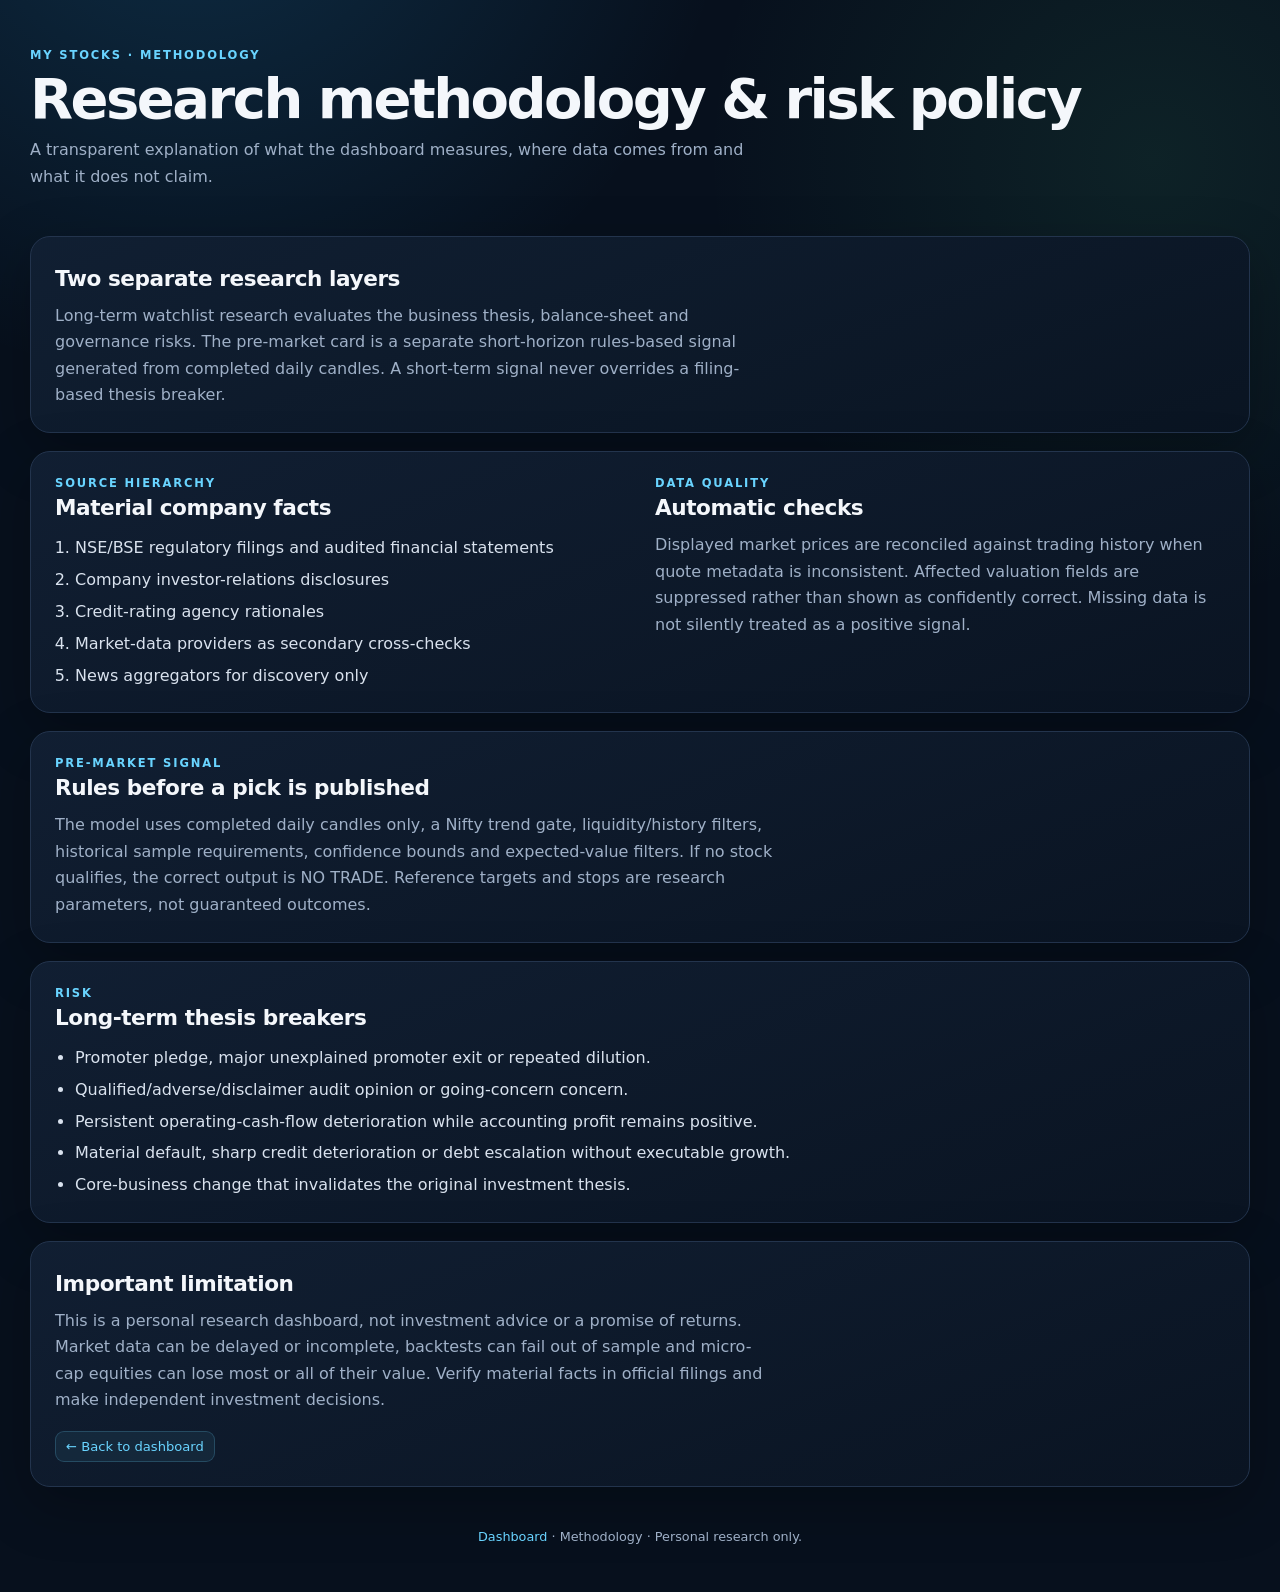
==== methodology.html @ e89132c1 "Add MyStocks research methodology and risk policy" ====
<!doctype html>
<html lang="en-IN">
<head>
  <meta charset="utf-8">
  <meta name="viewport" content="width=device-width,initial-scale=1">
  <meta name="theme-color" content="#0b1220">
  <meta name="robots" content="index,follow,max-image-preview:large,max-snippet:-1,max-video-preview:-1">
  <title>Research Methodology, Sources & Risk Policy | MyStocks India</title>
  <meta name="description" content="How MyStocks India separates filing-first long-term research from the rules-based pre-market signal, including source hierarchy, data-quality checks and risk guardrails.">
  <link rel="canonical" href="https://mystocks-49k.pages.dev/methodology.html">
  <meta property="og:type" content="article">
  <meta property="og:site_name" content="MyStocks India">
  <meta property="og:title" content="Research Methodology, Sources & Risk Policy | MyStocks India">
  <meta property="og:description" content="Source hierarchy, market-data reconciliation, signal rules and risk guardrails used by the MyStocks India dashboard.">
  <meta property="og:url" content="https://mystocks-49k.pages.dev/methodology.html">
  <meta property="og:image" content="https://mystocks-49k.pages.dev/og-image.svg">
  <meta property="og:image:alt" content="MyStocks India research methodology and source hierarchy">
  <meta name="twitter:card" content="summary_large_image">
  <meta name="twitter:image" content="https://mystocks-49k.pages.dev/og-image.svg">
  <script type="application/ld+json">{"@context":"https://schema.org","@type":"Article","headline":"MyStocks India Research Methodology, Sources & Risk Policy","datePublished":"2026-08-31","dateModified":"2026-08-31","mainEntityOfPage":"https://mystocks-49k.pages.dev/methodology.html","image":"https://mystocks-49k.pages.dev/og-image.svg","publisher":{"@type":"Organization","name":"MyStocks India","url":"https://mystocks-49k.pages.dev/"}}</script>
  <link rel="stylesheet" href="styles.css">
</head>
<body>
  <header class="site-header">
    <div><div class="eyebrow">MY STOCKS · METHODOLOGY</div><h1>Research methodology & risk policy</h1><p class="subtitle">A transparent explanation of what the dashboard measures, where data comes from and what it does not claim.</p></div>
  </header>
  <main>
    <section class="panel"><h2>Two separate research layers</h2><p class="system-copy">Long-term watchlist research evaluates the business thesis, balance-sheet and governance risks. The pre-market card is a separate short-horizon rules-based signal generated from completed daily candles. A short-term signal never overrides a filing-based thesis breaker.</p></section>
    <section class="panel two-col"><div><div class="eyebrow">SOURCE HIERARCHY</div><h2>Material company facts</h2><ol class="source-order"><li>NSE/BSE regulatory filings and audited financial statements</li><li>Company investor-relations disclosures</li><li>Credit-rating agency rationales</li><li>Market-data providers as secondary cross-checks</li><li>News aggregators for discovery only</li></ol></div><div><div class="eyebrow">DATA QUALITY</div><h2>Automatic checks</h2><p class="system-copy">Displayed market prices are reconciled against trading history when quote metadata is inconsistent. Affected valuation fields are suppressed rather than shown as confidently correct. Missing data is not silently treated as a positive signal.</p></div></section>
    <section class="panel"><div class="eyebrow">PRE-MARKET SIGNAL</div><h2>Rules before a pick is published</h2><p class="system-copy">The model uses completed daily candles only, a Nifty trend gate, liquidity/history filters, historical sample requirements, confidence bounds and expected-value filters. If no stock qualifies, the correct output is NO TRADE. Reference targets and stops are research parameters, not guaranteed outcomes.</p></section>
    <section class="panel"><div class="eyebrow">RISK</div><h2>Long-term thesis breakers</h2><ul class="guardrails"><li>Promoter pledge, major unexplained promoter exit or repeated dilution.</li><li>Qualified/adverse/disclaimer audit opinion or going-concern concern.</li><li>Persistent operating-cash-flow deterioration while accounting profit remains positive.</li><li>Material default, sharp credit deterioration or debt escalation without executable growth.</li><li>Core-business change that invalidates the original investment thesis.</li></ul></section>
    <section class="panel"><h2>Important limitation</h2><p class="system-copy">This is a personal research dashboard, not investment advice or a promise of returns. Market data can be delayed or incomplete, backtests can fail out of sample and micro-cap equities can lose most or all of their value. Verify material facts in official filings and make independent investment decisions.</p><div class="link-row"><a class="link-chip" href="/">← Back to dashboard</a></div></section>
  </main>
  <footer><a href="/">Dashboard</a> · Methodology · Personal research only.</footer>
</body>
</html>
---- styles.css ----
:root {
  --bg: #07101d;
  --panel: #0d1828;
  --panel-2: #111f33;
  --border: #23344d;
  --text: #f4f7fb;
  --muted: #9fb0c7;
  --accent: #69d4ff;
  --good: #51d88a;
  --warn: #ffca68;
  --bad: #ff7a86;
  --shadow: 0 18px 55px rgba(0,0,0,.26);
}

* { box-sizing: border-box; }
html { scroll-behavior: smooth; }
body {
  margin: 0;
  font-family: Inter, ui-sans-serif, system-ui, -apple-system, BlinkMacSystemFont, "Segoe UI", sans-serif;
  color: var(--text);
  background:
    radial-gradient(circle at 15% -10%, rgba(46, 181, 255, .18), transparent 34rem),
    radial-gradient(circle at 90% 10%, rgba(81, 216, 138, .09), transparent 28rem),
    var(--bg);
  min-height: 100vh;
}

a { color: var(--accent); text-decoration: none; }
a:hover { text-decoration: underline; }

.site-header, main, footer { width: min(1220px, calc(100% - 32px)); margin: 0 auto; }
.site-header {
  padding: 48px 0 28px;
  display: flex;
  gap: 28px;
  justify-content: space-between;
  align-items: flex-end;
}

.eyebrow { color: var(--accent); font-size: .72rem; font-weight: 800; letter-spacing: .16em; }
h1 { margin: 8px 0 10px; font-size: clamp(2rem, 5vw, 3.5rem); letter-spacing: -.045em; line-height: 1.02; }
h2 { margin: 5px 0 12px; font-size: 1.35rem; letter-spacing: -.02em; }
h3 { margin: 0; font-size: 1.15rem; }
.subtitle, .panel-head p, .system-copy { color: var(--muted); max-width: 720px; line-height: 1.65; margin: 0; }

.status-card {
  min-width: 245px;
  display: flex;
  gap: 12px;
  align-items: center;
  padding: 14px 16px;
  border: 1px solid var(--border);
  background: rgba(13, 24, 40, .86);
  border-radius: 16px;
  box-shadow: var(--shadow);
}
.status-card strong, .status-card small { display: block; }
.status-card small { color: var(--muted); margin-top: 3px; }
.status-dot { width: 11px; height: 11px; border-radius: 50%; background: var(--warn); box-shadow: 0 0 16px currentColor; flex: 0 0 auto; }
.status-dot.ok { background: var(--good); }
.status-dot.error { background: var(--bad); }

.hero-grid { display: grid; grid-template-columns: repeat(3, minmax(0, 1fr)); gap: 16px; margin-bottom: 18px; }
.summary-card, .panel, .stock-card {
  border: 1px solid var(--border);
  background: linear-gradient(160deg, rgba(17,31,51,.97), rgba(10,20,34,.97));
  border-radius: 20px;
  box-shadow: var(--shadow);
}
.summary-card { padding: 20px; position: relative; overflow: hidden; }
.summary-card::after { content: ""; position: absolute; width: 110px; height: 110px; border-radius: 50%; background: rgba(105,212,255,.07); right: -40px; top: -40px; }
.summary-top { display: flex; justify-content: space-between; gap: 12px; align-items: flex-start; }
.rank { color: var(--muted); font-size: .8rem; font-weight: 700; }
.price { margin: 18px 0 3px; font-size: 2rem; font-weight: 800; letter-spacing: -.035em; }
.change { font-size: .9rem; font-weight: 750; }
.change.up { color: var(--good); }
.change.down { color: var(--bad); }
.change.flat { color: var(--muted); }
.score-pill, .badge {
  border-radius: 999px;
  padding: 6px 9px;
  font-size: .75rem;
  font-weight: 800;
  border: 1px solid var(--border);
  background: rgba(255,255,255,.03);
}
.score-pill { color: var(--accent); }

.panel { padding: 24px; margin: 18px 0; }
.panel-head { display: flex; justify-content: space-between; gap: 22px; align-items: flex-end; margin-bottom: 18px; }
.two-col { display: grid; grid-template-columns: 1fr 1fr; gap: 30px; }
.watchlist { display: grid; gap: 18px; }
.stock-card { padding: 22px; }
.stock-head { display: flex; justify-content: space-between; align-items: flex-start; gap: 18px; margin-bottom: 18px; }
.stock-sub { color: var(--muted); margin-top: 5px; font-size: .88rem; }

.premarket-panel { border-color: rgba(81,216,138,.38); background: linear-gradient(160deg, rgba(14,37,39,.98), rgba(10,20,34,.98)); }
.daily-pick { min-height: 100px; }
.pick-loading { color: var(--muted); padding: 14px 0; }
.pick-card, .no-trade-card { border: 1px solid rgba(159,176,199,.18); border-radius: 16px; padding: 20px; background: rgba(255,255,255,.025); }
.pick-card { border-color: rgba(81,216,138,.28); }
.pick-status-row { display: flex; justify-content: space-between; gap: 14px; align-items: center; margin-bottom: 16px; }
.pick-status { display: inline-flex; border-radius: 999px; padding: 7px 10px; font-size: .72rem; font-weight: 900; letter-spacing: .08em; }
.pick-status.active { color: #bfffd7; background: rgba(81,216,138,.12); border: 1px solid rgba(81,216,138,.35); }
.pick-status.no-trade { color: #ffe5a9; background: rgba(255,202,104,.10); border: 1px solid rgba(255,202,104,.32); }
.pick-status.pending { color: #d9efff; background: rgba(105,212,255,.08); border: 1px solid rgba(105,212,255,.25); }
.pick-date, .pick-meta, .pick-sub, .pick-stats { color: var(--muted); font-size: .8rem; }
.pick-head { display: flex; justify-content: space-between; gap: 22px; align-items: flex-start; margin-bottom: 18px; }
.pick-symbol { font-size: clamp(2rem, 5vw, 3rem); font-weight: 900; letter-spacing: -.04em; }
.pick-reference { text-align: right; }
.pick-reference span { display: block; color: var(--muted); font-size: .72rem; }
.pick-reference strong { display: block; margin-top: 5px; font-size: 1.7rem; }
.pick-levels { display: grid; grid-template-columns: repeat(6, minmax(0, 1fr)); gap: 10px; margin: 16px 0; }
.pick-levels > div { padding: 12px; border-radius: 13px; border: 1px solid rgba(159,176,199,.15); background: rgba(255,255,255,.025); min-width: 0; }
.pick-levels span, .pick-levels small { display: block; color: var(--muted); font-size: .7rem; }
.pick-levels strong { display: block; margin: 5px 0 3px; font-size: .95rem; overflow-wrap: anywhere; }
.pick-rule { margin-top: 9px; padding: 10px 12px; border-radius: 11px; background: rgba(105,212,255,.055); border: 1px solid rgba(105,212,255,.16); color: #dcecff; font-size: .84rem; line-height: 1.5; }
.pick-reasons { margin-top: 18px; border-top: 1px solid var(--border); padding-top: 14px; }
.pick-reasons h4 { margin: 0 0 8px; font-size: .82rem; color: var(--good); text-transform: uppercase; letter-spacing: .06em; }
.pick-reasons ul { margin-bottom: 8px; }
.pick-stats { margin-top: 12px; }
.pick-meta { margin-top: 12px; line-height: 1.5; }
.no-trade-card h3 { margin: 5px 0 8px; }
.no-trade-card p { margin: 0 0 12px; color: #d9e2ee; line-height: 1.55; }

.metrics { display: grid; grid-template-columns: repeat(6, minmax(0, 1fr)); gap: 10px; margin: 16px 0 18px; }
.metric { padding: 12px; border-radius: 13px; background: rgba(255,255,255,.025); border: 1px solid rgba(159,176,199,.15); min-width: 0; }
.metric span { display: block; color: var(--muted); font-size: .72rem; margin-bottom: 5px; }
.metric strong { font-size: .94rem; overflow-wrap: anywhere; }

.spark-wrap { height: 82px; margin: 6px 0 20px; border-radius: 12px; background: rgba(255,255,255,.018); overflow: hidden; }
.spark-wrap svg { width: 100%; height: 100%; display: block; }

.detail-grid { display: grid; grid-template-columns: repeat(3, minmax(0, 1fr)); gap: 18px; }
.detail-box { border-top: 1px solid var(--border); padding-top: 14px; }
.detail-box h4 { margin: 0 0 9px; font-size: .86rem; letter-spacing: .04em; text-transform: uppercase; }
ul, ol { color: #d9e2ee; line-height: 1.55; padding-left: 20px; }
li + li { margin-top: 7px; }
.risk h4 { color: var(--warn); }
.kill h4 { color: var(--bad); }

.flags { display: flex; flex-wrap: wrap; gap: 8px; margin-top: 14px; }
.flag { padding: 8px 10px; border-radius: 10px; color: #ffe5a9; background: rgba(255,202,104,.09); border: 1px solid rgba(255,202,104,.25); font-size: .82rem; }
.no-flags { color: var(--good); font-size: .85rem; }

.link-row { display: flex; flex-wrap: wrap; gap: 9px; margin-top: 17px; }
.link-chip { padding: 7px 10px; border-radius: 9px; background: rgba(105,212,255,.07); border: 1px solid rgba(105,212,255,.2); font-size: .82rem; }

.news { margin-top: 18px; border-top: 1px solid var(--border); padding-top: 14px; }
.news-title { color: var(--muted); font-size: .76rem; font-weight: 800; letter-spacing: .08em; text-transform: uppercase; margin-bottom: 10px; }
.news-list { display: grid; gap: 9px; }
.news-item { display: grid; grid-template-columns: 1fr auto; gap: 14px; padding: 10px 0; border-bottom: 1px solid rgba(159,176,199,.10); }
.news-item:last-child { border-bottom: 0; }
.news-item a { color: #eaf3ff; font-weight: 650; }
.news-meta { color: var(--muted); font-size: .75rem; white-space: nowrap; }

.guardrails, .source-order { margin-bottom: 0; }
.error-box { color: #ffd7da; background: rgba(255,122,134,.08); border: 1px solid rgba(255,122,134,.25); padding: 14px; border-radius: 12px; }

footer { color: var(--muted); text-align: center; padding: 24px 0 48px; font-size: .8rem; }

@media (max-width: 900px) {
  .site-header { align-items: stretch; flex-direction: column; }
  .status-card { min-width: 0; }
  .hero-grid { grid-template-columns: 1fr; }
  .metrics { grid-template-columns: repeat(3, minmax(0, 1fr)); }
  .pick-levels { grid-template-columns: repeat(3, minmax(0, 1fr)); }
  .detail-grid, .two-col { grid-template-columns: 1fr; }
  .panel-head { align-items: flex-start; flex-direction: column; }
}

@media (max-width: 560px) {
  .site-header, main, footer { width: min(100% - 20px, 1220px); }
  .site-header { padding-top: 30px; }
  .panel, .stock-card { padding: 17px; border-radius: 16px; }
  .metrics, .pick-levels { grid-template-columns: repeat(2, minmax(0, 1fr)); }
  .pick-head { flex-direction: column; }
  .pick-reference { text-align: left; }
  .pick-status-row { align-items: flex-start; flex-direction: column; }
  .news-item { grid-template-columns: 1fr; gap: 4px; }
  .news-meta { white-space: normal; }
}
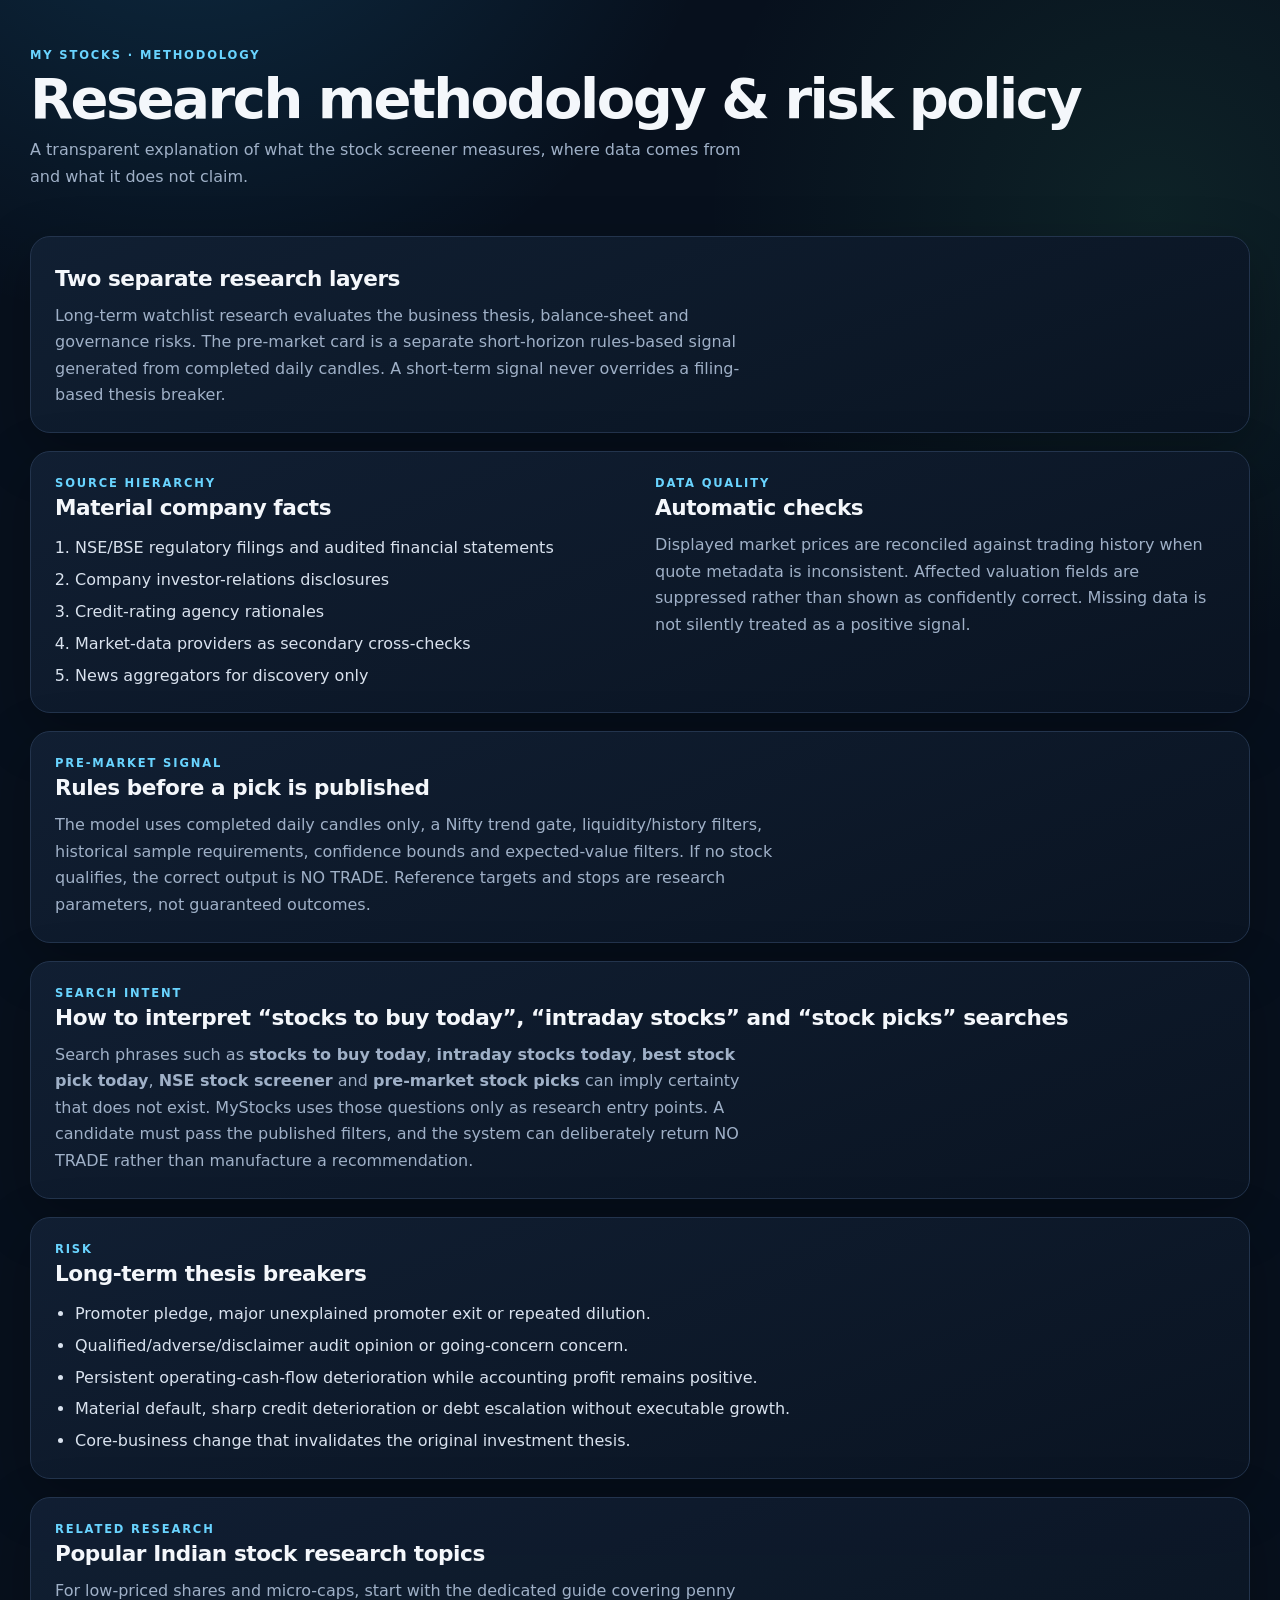
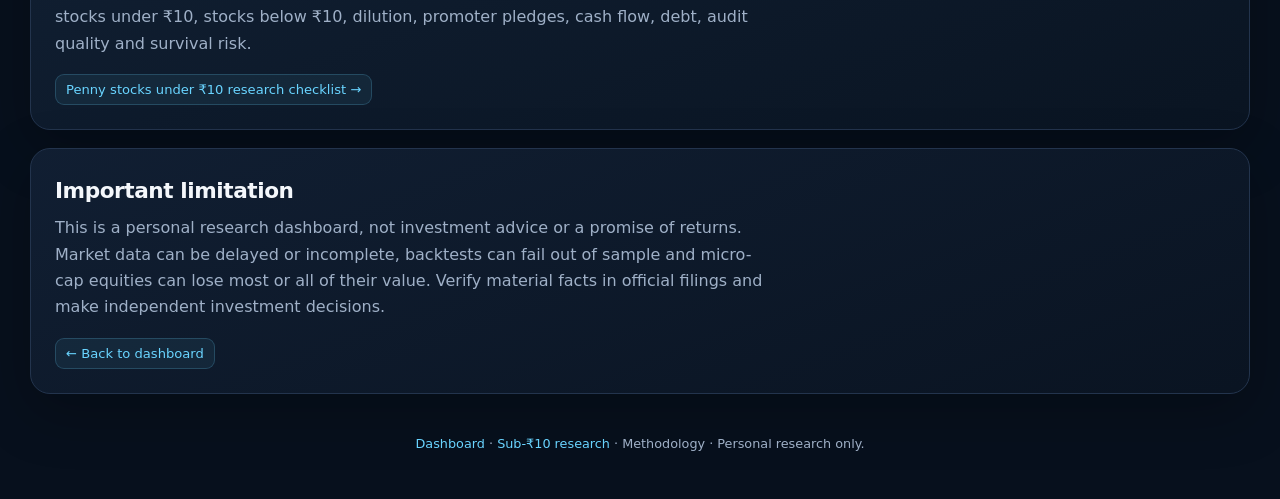
==== commit a4880619: "Expand methodology search-intent coverage" ====
--- a/methodology.html
+++ b/methodology.html
@@ -5,32 +5,40 @@
   <meta name="viewport" content="width=device-width,initial-scale=1">
   <meta name="theme-color" content="#0b1220">
   <meta name="robots" content="index,follow,max-image-preview:large,max-snippet:-1,max-video-preview:-1">
-  <title>Research Methodology, Sources & Risk Policy | MyStocks India</title>
-  <meta name="description" content="How MyStocks India separates filing-first long-term research from the rules-based pre-market signal, including source hierarchy, data-quality checks and risk guardrails.">
+  <title>Indian Stock Screener Methodology, Sources & Risk Policy | MyStocks</title>
+  <meta name="description" content="See how MyStocks India screens NSE stocks, separates filing-first long-term research from pre-market signals, reconciles market data and applies risk guardrails.">
   <link rel="canonical" href="https://mystocks-49k.pages.dev/methodology.html">
   <meta property="og:type" content="article">
   <meta property="og:site_name" content="MyStocks India">
-  <meta property="og:title" content="Research Methodology, Sources & Risk Policy | MyStocks India">
-  <meta property="og:description" content="Source hierarchy, market-data reconciliation, signal rules and risk guardrails used by the MyStocks India dashboard.">
+  <meta property="og:locale" content="en_IN">
+  <meta property="og:title" content="Indian Stock Screener Methodology, Sources & Risk Policy | MyStocks">
+  <meta property="og:description" content="Source hierarchy, NSE stock-screening rules, market-data reconciliation, signal rules and risk guardrails used by MyStocks India.">
   <meta property="og:url" content="https://mystocks-49k.pages.dev/methodology.html">
   <meta property="og:image" content="https://mystocks-49k.pages.dev/og-image.svg">
-  <meta property="og:image:alt" content="MyStocks India research methodology and source hierarchy">
+  <meta property="og:image:alt" content="MyStocks India stock screener methodology and source hierarchy">
+  <meta property="og:image:width" content="1200">
+  <meta property="og:image:height" content="630">
   <meta name="twitter:card" content="summary_large_image">
+  <meta name="twitter:title" content="Indian Stock Screener Methodology, Sources & Risk Policy | MyStocks">
+  <meta name="twitter:description" content="See the source hierarchy, NSE screening checks, signal rules and risk guardrails behind MyStocks India research.">
   <meta name="twitter:image" content="https://mystocks-49k.pages.dev/og-image.svg">
-  <script type="application/ld+json">{"@context":"https://schema.org","@type":"Article","headline":"MyStocks India Research Methodology, Sources & Risk Policy","datePublished":"2026-08-31","dateModified":"2026-08-31","mainEntityOfPage":"https://mystocks-49k.pages.dev/methodology.html","image":"https://mystocks-49k.pages.dev/og-image.svg","publisher":{"@type":"Organization","name":"MyStocks India","url":"https://mystocks-49k.pages.dev/"}}</script>
+  <meta name="twitter:image:alt" content="MyStocks India research methodology and source hierarchy">
+  <script type="application/ld+json">{"@context":"https://schema.org","@type":"Article","headline":"MyStocks India Stock Screener Methodology, Sources & Risk Policy","datePublished":"2026-08-31","dateModified":"2026-08-31","mainEntityOfPage":"https://mystocks-49k.pages.dev/methodology.html","image":"https://mystocks-49k.pages.dev/og-image.svg","publisher":{"@type":"Organization","name":"MyStocks India","url":"https://mystocks-49k.pages.dev/"},"inLanguage":"en-IN"}</script>
   <link rel="stylesheet" href="styles.css">
 </head>
 <body>
   <header class="site-header">
-    <div><div class="eyebrow">MY STOCKS · METHODOLOGY</div><h1>Research methodology & risk policy</h1><p class="subtitle">A transparent explanation of what the dashboard measures, where data comes from and what it does not claim.</p></div>
+    <div><div class="eyebrow">MY STOCKS · METHODOLOGY</div><h1>Research methodology & risk policy</h1><p class="subtitle">A transparent explanation of what the stock screener measures, where data comes from and what it does not claim.</p></div>
   </header>
   <main>
     <section class="panel"><h2>Two separate research layers</h2><p class="system-copy">Long-term watchlist research evaluates the business thesis, balance-sheet and governance risks. The pre-market card is a separate short-horizon rules-based signal generated from completed daily candles. A short-term signal never overrides a filing-based thesis breaker.</p></section>
     <section class="panel two-col"><div><div class="eyebrow">SOURCE HIERARCHY</div><h2>Material company facts</h2><ol class="source-order"><li>NSE/BSE regulatory filings and audited financial statements</li><li>Company investor-relations disclosures</li><li>Credit-rating agency rationales</li><li>Market-data providers as secondary cross-checks</li><li>News aggregators for discovery only</li></ol></div><div><div class="eyebrow">DATA QUALITY</div><h2>Automatic checks</h2><p class="system-copy">Displayed market prices are reconciled against trading history when quote metadata is inconsistent. Affected valuation fields are suppressed rather than shown as confidently correct. Missing data is not silently treated as a positive signal.</p></div></section>
     <section class="panel"><div class="eyebrow">PRE-MARKET SIGNAL</div><h2>Rules before a pick is published</h2><p class="system-copy">The model uses completed daily candles only, a Nifty trend gate, liquidity/history filters, historical sample requirements, confidence bounds and expected-value filters. If no stock qualifies, the correct output is NO TRADE. Reference targets and stops are research parameters, not guaranteed outcomes.</p></section>
+    <section class="panel"><div class="eyebrow">SEARCH INTENT</div><h2>How to interpret “stocks to buy today”, “intraday stocks” and “stock picks” searches</h2><p class="system-copy">Search phrases such as <strong>stocks to buy today</strong>, <strong>intraday stocks today</strong>, <strong>best stock pick today</strong>, <strong>NSE stock screener</strong> and <strong>pre-market stock picks</strong> can imply certainty that does not exist. MyStocks uses those questions only as research entry points. A candidate must pass the published filters, and the system can deliberately return NO TRADE rather than manufacture a recommendation.</p></section>
     <section class="panel"><div class="eyebrow">RISK</div><h2>Long-term thesis breakers</h2><ul class="guardrails"><li>Promoter pledge, major unexplained promoter exit or repeated dilution.</li><li>Qualified/adverse/disclaimer audit opinion or going-concern concern.</li><li>Persistent operating-cash-flow deterioration while accounting profit remains positive.</li><li>Material default, sharp credit deterioration or debt escalation without executable growth.</li><li>Core-business change that invalidates the original investment thesis.</li></ul></section>
+    <section class="panel"><div class="eyebrow">RELATED RESEARCH</div><h2>Popular Indian stock research topics</h2><p class="system-copy">For low-priced shares and micro-caps, start with the dedicated guide covering penny stocks under ₹10, stocks below ₹10, dilution, promoter pledges, cash flow, debt, audit quality and survival risk.</p><div class="link-row"><a class="link-chip" href="penny-stocks-under-10-research.html">Penny stocks under ₹10 research checklist →</a></div></section>
     <section class="panel"><h2>Important limitation</h2><p class="system-copy">This is a personal research dashboard, not investment advice or a promise of returns. Market data can be delayed or incomplete, backtests can fail out of sample and micro-cap equities can lose most or all of their value. Verify material facts in official filings and make independent investment decisions.</p><div class="link-row"><a class="link-chip" href="/">← Back to dashboard</a></div></section>
   </main>
-  <footer><a href="/">Dashboard</a> · Methodology · Personal research only.</footer>
+  <footer><a href="/">Dashboard</a> · <a href="penny-stocks-under-10-research.html">Sub-₹10 research</a> · Methodology · Personal research only.</footer>
 </body>
-</html>
+</html>
